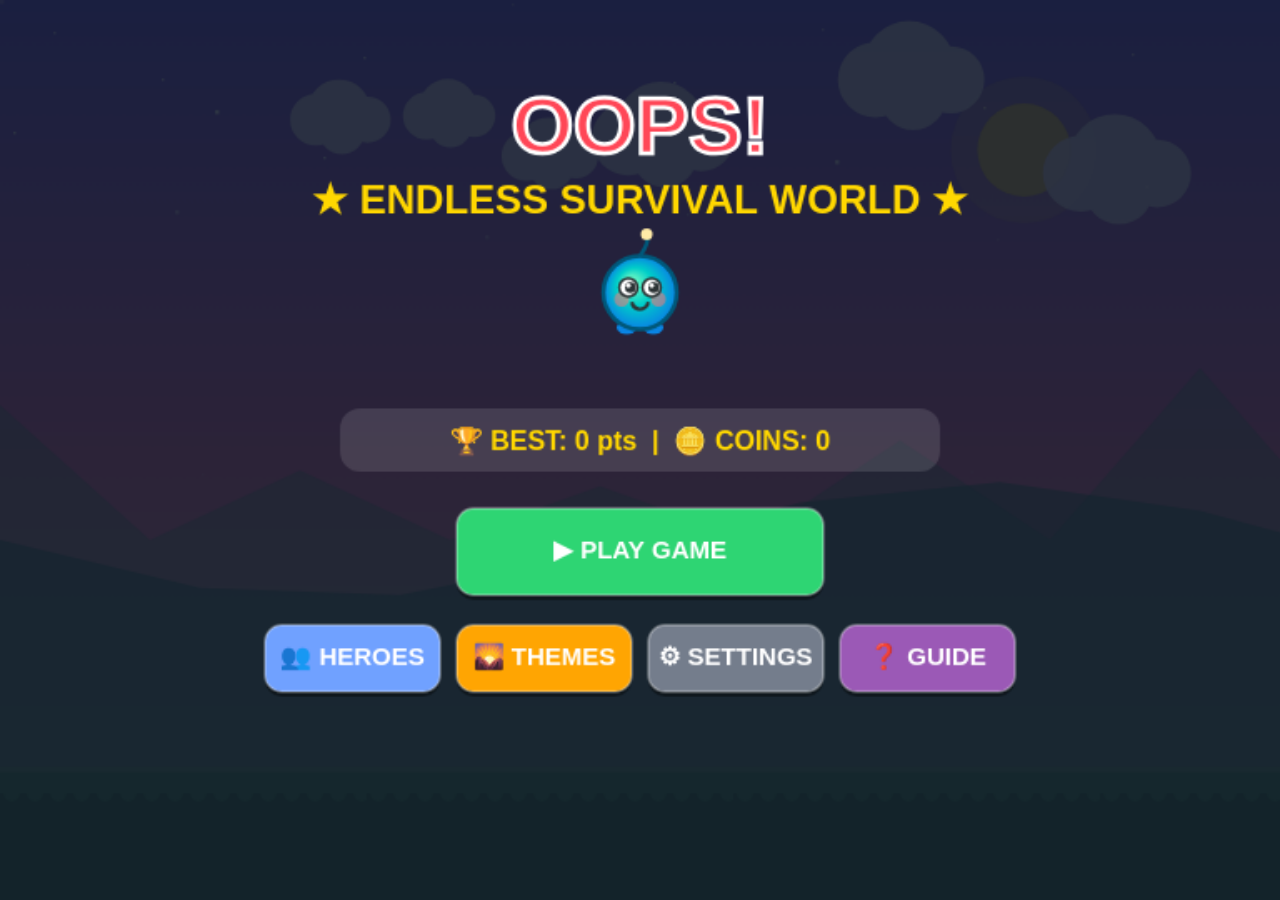
==== index.html @ 7bb7d775 "chore: initialize Android project structure Set up base project configuration, including Gradle buil" ====
<!DOCTYPE html>
<html lang="en">
<head>
  <meta charset="UTF-8" />
  <meta name="viewport" content="width=device-width, initial-scale=1.0, maximum-scale=1.0, user-scalable=no, viewport-fit=cover" />
  <meta name="theme-color" content="#FF5722" />
  <meta name="apple-mobile-web-app-capable" content="yes" />
  <meta name="apple-mobile-web-app-status-bar-style" content="black-translucent" />
  <title>OOPS! WORLD - Endless Survival Game</title>
  <link rel="stylesheet" href="styles.css" />
</head>
<body>
  <div id="game-container">
    <canvas id="gameCanvas"></canvas>
  </div>

  <!-- Rotate Your Phone Overlay for Mobile Portrait Mode -->
  <div id="rotate-device-overlay">
    <div class="rotate-card">
      <div class="phone-rotate-anim">
        <svg viewBox="0 0 100 100" class="rotate-svg">
          <rect x="32" y="16" width="36" height="68" rx="6" class="phone-body" />
          <rect x="37" y="24" width="26" height="48" rx="2" class="phone-screen" />
          <line x1="44" y1="20" x2="56" y2="20" class="phone-speaker" />
          <circle cx="50" cy="77" r="2.5" class="phone-button" />
        </svg>
      </div>
      <h2 class="rotate-title">ROTATE YOUR DEVICE</h2>
      <p class="rotate-subtitle">OOPS! WORLD requires Landscape Mode for widescreen endless survival running.</p>
      <div class="rotate-badge">🔄 Turn phone sideways to continue</div>
    </div>
  </div>

  <!-- Load Game Scripts in dependency order (CORS-safe for file:/// and web) -->
  <script src="src/utils.js"></script>
  <script src="src/storage.js"></script>
  <script src="src/audio.js"></script>
  <script src="src/player.js"></script>
  <script src="src/world.js"></script>
  <script src="src/obstacles.js"></script>
  <script src="src/enemies.js"></script>
  <script src="src/powerups.js"></script>
  <script src="src/events.js"></script>
  <script src="src/ui.js"></script>
  <script src="src/game.js"></script>
  <script src="src/main.js"></script>
</body>
</html>
---- styles.css ----
/* OOPS! WORLD - Responsive Fullscreen & Landscape Engine Styles */

* {
  margin: 0;
  padding: 0;
  box-sizing: border-box;
  -webkit-touch-callout: none;
  -webkit-user-select: none;
  user-select: none;
  touch-action: none;
}

html,
body {
  width: 100%;
  height: 100%;
  overflow: hidden;
  position: fixed;
  top: 0;
  left: 0;
  background-color: #0b0f19;
  font-family: system-ui, -apple-system, BlinkMacSystemFont, 'Segoe UI', Roboto, Helvetica, Arial, sans-serif;
  color: #fff;
}

#game-container {
  position: fixed;
  inset: 0;
  width: 100vw;
  height: 100vh;
  overflow: hidden;
  display: flex;
  align-items: center;
  justify-content: center;
  background: radial-gradient(circle at center, #1b2838 0%, #0b0f19 100%);
}

#gameCanvas {
  display: block;
  width: 100vw;
  height: 100vh;
  background-color: #0b0f19;
  image-rendering: -webkit-optimize-contrast;
  image-rendering: crisp-edges;
  touch-action: none;
}

/* Rotate Device Instruction Overlay for Mobile Portrait Mode */
#rotate-device-overlay {
  display: none;
  position: fixed;
  inset: 0;
  width: 100vw;
  height: 100vh;
  z-index: 99999;
  background: radial-gradient(circle at center, #1e293b 0%, #0b0f19 90%);
  flex-direction: column;
  align-items: center;
  justify-content: center;
  text-align: center;
  padding: 24px;
}

#rotate-device-overlay.visible {
  display: flex;
}

.rotate-card {
  display: flex;
  flex-direction: column;
  align-items: center;
  max-width: 360px;
  animation: fadeIn 0.4s ease-out;
}

.phone-rotate-anim {
  width: 110px;
  height: 110px;
  margin-bottom: 24px;
  animation: rotatePhone 2.4s cubic-bezier(0.4, 0, 0.2, 1) infinite;
}

.rotate-svg {
  width: 100%;
  height: 100%;
  filter: drop-shadow(0 6px 14px rgba(255, 87, 34, 0.45));
}

.phone-body {
  fill: #1e293b;
  stroke: #ff5722;
  stroke-width: 3.5;
}

.phone-screen {
  fill: #00d2ff;
  opacity: 0.85;
}

.phone-button {
  fill: #ff5722;
}

.phone-speaker {
  stroke: #64748b;
  stroke-width: 2.5;
  stroke-linecap: round;
}

.rotate-title {
  font-size: 24px;
  font-weight: 900;
  letter-spacing: 0.5px;
  color: #ff5722;
  margin-bottom: 12px;
  text-transform: uppercase;
}

.rotate-subtitle {
  font-size: 15px;
  line-height: 1.45;
  color: #cbd5e1;
  margin-bottom: 20px;
}

.rotate-badge {
  display: inline-flex;
  align-items: center;
  gap: 8px;
  padding: 10px 18px;
  background: rgba(255, 87, 34, 0.15);
  border: 1.5px solid #ff5722;
  border-radius: 24px;
  font-size: 14px;
  font-weight: bold;
  color: #ffedd5;
}

@keyframes rotatePhone {
  0%, 15% {
    transform: rotate(0deg);
  }
  50%, 75% {
    transform: rotate(90deg);
  }
  100% {
    transform: rotate(0deg);
  }
}

@keyframes fadeIn {
  from {
    opacity: 0;
    transform: translateY(12px);
  }
  to {
    opacity: 1;
    transform: translateY(0);
  }
}
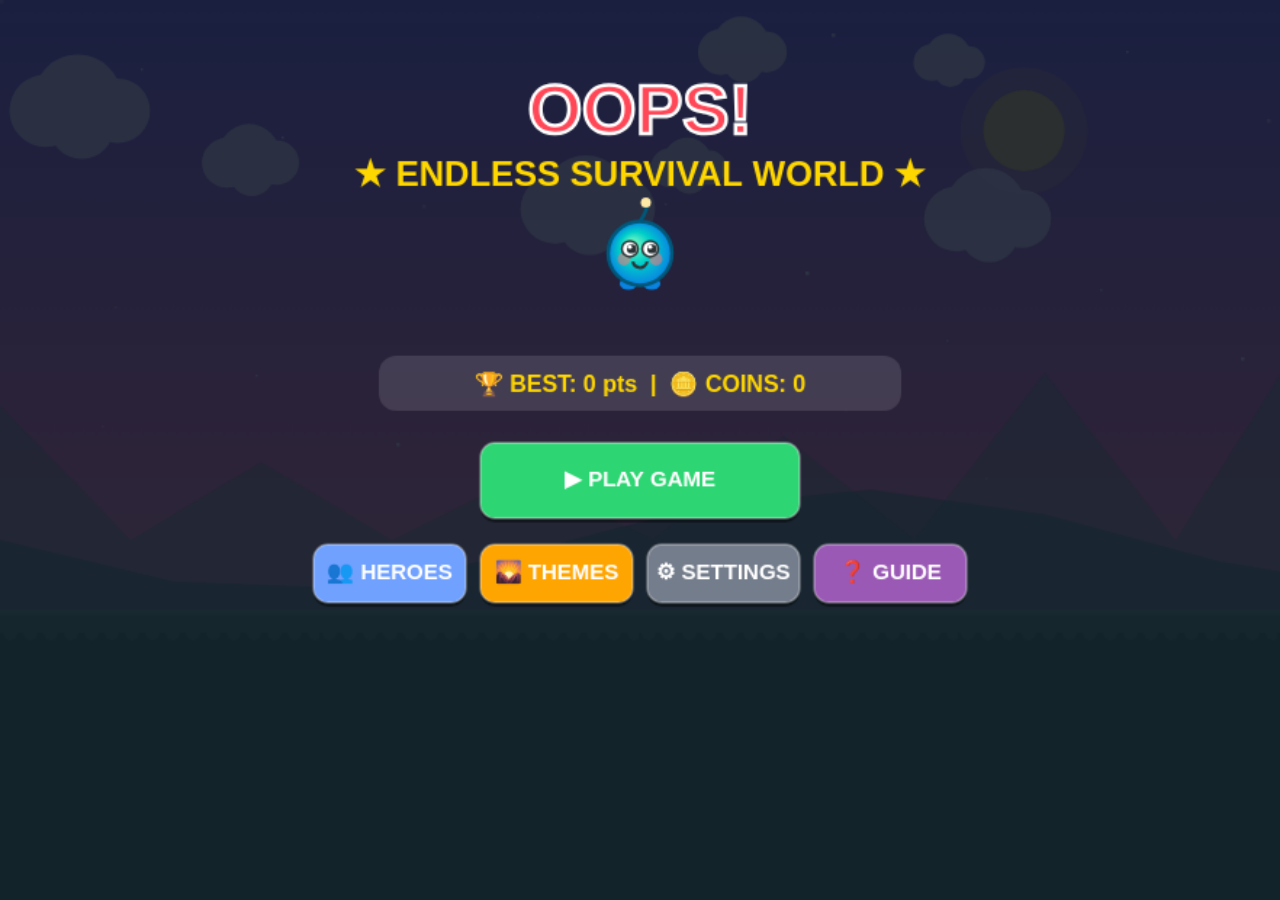
==== commit 54346f90: "feat: implement futuristic geometric touch controls - Add high-fidelity SVG-based mobile control pan" ====
--- a/index.html
+++ b/index.html
@@ -12,6 +12,260 @@
 <body>
   <div id="game-container">
     <canvas id="gameCanvas"></canvas>
+
+    <!-- Futuristic Geometric Mobile Control Panels (Exact Match to Visual Reference) -->
+    <div id="mobile-controls" class="mobile-controls-overlay" aria-hidden="true">
+      <!-- LEFT CONTROL: SLIDE (Electric Cyan & Deep Blue) -->
+      <div id="ctrl-slide" class="geo-panel geo-slide" role="button" aria-label="Slide Under Hazards" tabindex="0">
+        <svg viewBox="0 0 320 114" class="geo-ctrl-svg" preserveAspectRatio="none">
+          <defs>
+            <filter id="slide-cyan-glow" x="-20%" y="-20%" width="140%" height="140%">
+              <feGaussianBlur stdDeviation="3.2" result="blur" />
+              <feComposite in="SourceGraphic" in2="blur" operator="over" />
+            </filter>
+            <filter id="slide-outer-glow" x="-30%" y="-30%" width="160%" height="160%">
+              <feDropShadow dx="0" dy="0" stdDeviation="5.5" flood-color="#00f0ff" flood-opacity="0.88" />
+            </filter>
+            <linearGradient id="slide-glass-bg" x1="0%" y1="0%" x2="100%" y2="100%">
+              <stop offset="0%" stop-color="#081f3b" stop-opacity="0.94" />
+              <stop offset="50%" stop-color="#041328" stop-opacity="0.96" />
+              <stop offset="100%" stop-color="#020814" stop-opacity="0.98" />
+            </linearGradient>
+            <linearGradient id="slide-border-grad" x1="0%" y1="0%" x2="100%" y2="50%">
+              <stop offset="0%" stop-color="#00f0ff" />
+              <stop offset="45%" stop-color="#00d2ff" />
+              <stop offset="80%" stop-color="#0088ff" />
+              <stop offset="100%" stop-color="#0055ff" />
+            </linearGradient>
+          </defs>
+
+          <!-- Trailing Cyber Line extending right -->
+          <line x1="305" y1="96" x2="340" y2="96" stroke="#00f0ff" stroke-width="2.5" opacity="0.85" />
+          <line x1="12" y1="104" x2="4" y2="104" stroke="#00f0ff" stroke-width="2" opacity="0.8" />
+
+          <!-- Outer Polygon Panel Shape -->
+          <path class="geo-panel-base"
+                d="M 14 36
+                   L 34 10
+                   L 142 10
+                   L 182 46
+                   L 294 46
+                   L 312 64
+                   L 312 80
+                   L 298 94
+                   L 218 94
+                   L 204 106
+                   L 34 106
+                   L 14 84
+                   Z"
+                fill="url(#slide-glass-bg)"
+                stroke="url(#slide-border-grad)"
+                stroke-width="3.5"
+                filter="url(#slide-outer-glow)" />
+
+          <!-- Inner Cyan Tech Border Inset (Multi-Layer Depth) -->
+          <path class="geo-inner-border"
+                d="M 22 40
+                   L 38 18
+                   L 138 18
+                   L 176 52
+                   L 288 52
+                   L 304 68
+                   L 304 76
+                   L 292 88
+                   L 220 88
+                   L 208 98
+                   L 38 98
+                   L 22 80
+                   Z"
+                fill="none"
+                stroke="#00f0ff"
+                stroke-width="1.2"
+                stroke-opacity="0.6" />
+
+          <!-- Top-left Chamfer Accent Pip & Tech Rectangles -->
+          <line x1="8" y1="26" x2="24" y2="10" stroke="#00f0ff" stroke-width="2.5" opacity="0.9" />
+          <rect x="38" y="8" width="16" height="3" fill="#00f0ff" />
+          <rect x="58" y="8" width="8" height="3" fill="#00f0ff" opacity="0.7" />
+
+          <!-- Upper shelf cyan accent bar over SLIDE -->
+          <path d="M 172 42 L 286 42" stroke="#00f0ff" stroke-width="3.5" stroke-linecap="round" filter="url(#slide-cyan-glow)" />
+          <path d="M 186 37 L 230 37" stroke="#0088ff" stroke-width="2" opacity="0.8" />
+
+          <!-- Chevron Energy Pulse Halo (Geometric subtle glow halo) -->
+          <polygon class="chevron-pulse-halo"
+                   points="50,26 86,58 122,26 104,26 86,42 68,26"
+                   fill="none"
+                   stroke="#00f0ff"
+                   stroke-width="3.5"
+                   filter="url(#slide-cyan-glow)" />
+
+          <!-- TWO LARGE DOWNWARD CHEVRONS (White + Cyan Glow) -->
+          <polygon class="chevron-main chevron-top"
+                   points="56,30 86,58 116,30 104,30 86,45 68,30"
+                   fill="#FFFFFF"
+                   filter="url(#slide-cyan-glow)" />
+          <polygon points="56,30 86,58 116,30 104,30 86,45 68,30"
+                   fill="none"
+                   stroke="#00f0ff"
+                   stroke-width="1.5" />
+
+          <polygon class="chevron-main chevron-bottom"
+                   points="56,56 86,84 116,56 104,56 86,71 68,56"
+                   fill="#FFFFFF"
+                   filter="url(#slide-cyan-glow)" />
+          <polygon points="56,56 86,84 116,56 104,56 86,71 68,56"
+                   fill="none"
+                   stroke="#00f0ff"
+                   stroke-width="1.5" />
+
+          <!-- SLIDE TEXT (Bold, Heavy, Italic, White + Cyan Glow) -->
+          <text x="236" y="78"
+                text-anchor="middle"
+                class="geo-label-text"
+                font-family="system-ui, -apple-system, 'Impact', 'Segoe UI Black', sans-serif"
+                font-weight="900"
+                font-style="italic"
+                font-size="30"
+                fill="#FFFFFF"
+                letter-spacing="2"
+                filter="url(#slide-cyan-glow)">SLIDE</text>
+
+          <!-- Three slanted cyan cooling vents / hazard slashes at bottom right (///) -->
+          <line x1="250" y1="94" x2="262" y2="80" stroke="#00f0ff" stroke-width="4" stroke-linecap="round" />
+          <line x1="264" y1="94" x2="276" y2="80" stroke="#00f0ff" stroke-width="4" stroke-linecap="round" />
+          <line x1="278" y1="94" x2="290" y2="80" stroke="#00f0ff" stroke-width="4" stroke-linecap="round" />
+
+          <!-- Bottom cyan neon highlight accent -->
+          <line x1="42" y1="106" x2="190" y2="106" stroke="#00f0ff" stroke-width="2.8" opacity="0.9" filter="url(#slide-cyan-glow)" />
+        </svg>
+      </div>
+
+      <!-- RIGHT CONTROL: JUMP (Neon Lime-Green & Deep Emerald) -->
+      <div id="ctrl-jump" class="geo-panel geo-jump" role="button" aria-label="Jump Over Obstacles" tabindex="0">
+        <svg viewBox="0 0 320 114" class="geo-ctrl-svg" preserveAspectRatio="none">
+          <defs>
+            <filter id="jump-lime-glow" x="-20%" y="-20%" width="140%" height="140%">
+              <feGaussianBlur stdDeviation="3.2" result="blur" />
+              <feComposite in="SourceGraphic" in2="blur" operator="over" />
+            </filter>
+            <filter id="jump-outer-glow" x="-30%" y="-30%" width="160%" height="160%">
+              <feDropShadow dx="0" dy="0" stdDeviation="5.5" flood-color="#39ff14" flood-opacity="0.88" />
+            </filter>
+            <linearGradient id="jump-glass-bg" x1="100%" y1="0%" x2="0%" y2="100%">
+              <stop offset="0%" stop-color="#062b16" stop-opacity="0.94" />
+              <stop offset="50%" stop-color="#031a0d" stop-opacity="0.96" />
+              <stop offset="100%" stop-color="#010c06" stop-opacity="0.98" />
+            </linearGradient>
+            <linearGradient id="jump-border-grad" x1="100%" y1="0%" x2="0%" y2="50%">
+              <stop offset="0%" stop-color="#39ff14" />
+              <stop offset="45%" stop-color="#00ff66" />
+              <stop offset="80%" stop-color="#10ac84" />
+              <stop offset="100%" stop-color="#05c46b" />
+            </linearGradient>
+          </defs>
+
+          <!-- Trailing Cyber Line extending left -->
+          <line x1="15" y1="96" x2="-20" y2="96" stroke="#39ff14" stroke-width="2.5" opacity="0.85" />
+          <line x1="308" y1="104" x2="316" y2="104" stroke="#39ff14" stroke-width="2" opacity="0.8" />
+
+          <!-- Outer Polygon Panel Shape (Inverted Mirror of SLIDE) -->
+          <path class="geo-panel-base"
+                d="M 10 64
+                   L 26 46
+                   L 138 46
+                   L 178 10
+                   L 286 10
+                   L 306 36
+                   L 306 84
+                   L 286 106
+                   L 116 106
+                   L 102 94
+                   L 22 94
+                   L 10 80
+                   Z"
+                fill="url(#jump-glass-bg)"
+                stroke="url(#jump-border-grad)"
+                stroke-width="3.5"
+                filter="url(#jump-outer-glow)" />
+
+          <!-- Inner Lime Tech Border Inset (Multi-Layer Depth) -->
+          <path class="geo-inner-border"
+                d="M 18 68
+                   L 32 52
+                   L 144 52
+                   L 182 18
+                   L 282 18
+                   L 298 40
+                   L 298 80
+                   L 282 98
+                   L 112 98
+                   L 100 88
+                   L 28 88
+                   L 18 76
+                   Z"
+                fill="none"
+                stroke="#39ff14"
+                stroke-width="1.2"
+                stroke-opacity="0.6" />
+
+          <!-- Top-right Chamfer Accent Pip -->
+          <line x1="312" y1="26" x2="296" y2="10" stroke="#39ff14" stroke-width="2.5" opacity="0.9" />
+
+          <!-- Three lime tech dashes above JUMP on the upper-left shelf -->
+          <rect x="74" y="36" width="12" height="4" fill="#39ff14" filter="url(#jump-lime-glow)" />
+          <rect x="92" y="36" width="12" height="4" fill="#39ff14" filter="url(#jump-lime-glow)" />
+          <rect x="110" y="36" width="12" height="4" fill="#39ff14" filter="url(#jump-lime-glow)" />
+
+          <!-- Chevron Energy Pulse Halo (Geometric subtle glow halo) -->
+          <polygon class="chevron-pulse-halo"
+                   points="198,78 234,44 270,78 252,78 234,62 216,78"
+                   fill="none"
+                   stroke="#39ff14"
+                   stroke-width="3.5"
+                   filter="url(#jump-lime-glow)" />
+
+          <!-- Three slanted lime-green cooling vents / hazard slashes at bottom left (///) -->
+          <line x1="32" y1="94" x2="44" y2="80" stroke="#39ff14" stroke-width="4" stroke-linecap="round" />
+          <line x1="46" y1="94" x2="58" y2="80" stroke="#39ff14" stroke-width="4" stroke-linecap="round" />
+          <line x1="60" y1="94" x2="72" y2="80" stroke="#39ff14" stroke-width="4" stroke-linecap="round" />
+
+          <!-- JUMP TEXT (Bold, Heavy, Italic, White + Lime Glow) -->
+          <text x="100" y="78"
+                text-anchor="middle"
+                class="geo-label-text"
+                font-family="system-ui, -apple-system, 'Impact', 'Segoe UI Black', sans-serif"
+                font-weight="900"
+                font-style="italic"
+                font-size="30"
+                fill="#FFFFFF"
+                letter-spacing="2"
+                filter="url(#jump-lime-glow)">JUMP</text>
+
+          <!-- TWO LARGE UPWARD CHEVRONS (White + Lime Glow) -->
+          <polygon class="chevron-main chevron-top"
+                   points="204,50 234,22 264,50 252,50 234,35 216,50"
+                   fill="#FFFFFF"
+                   filter="url(#jump-lime-glow)" />
+          <polygon points="204,50 234,22 264,50 252,50 234,35 216,50"
+                   fill="none"
+                   stroke="#39ff14"
+                   stroke-width="1.5" />
+
+          <polygon class="chevron-main chevron-bottom"
+                   points="204,76 234,48 264,76 252,76 234,61 216,76"
+                   fill="#FFFFFF"
+                   filter="url(#jump-lime-glow)" />
+          <polygon points="204,76 234,48 264,76 252,76 234,61 216,76"
+                   fill="none"
+                   stroke="#39ff14"
+                   stroke-width="1.5" />
+
+          <!-- Bottom lime neon highlight accent -->
+          <line x1="130" y1="106" x2="278" y2="106" stroke="#39ff14" stroke-width="2.8" opacity="0.9" filter="url(#jump-lime-glow)" />
+        </svg>
+      </div>
+    </div>
   </div>
 
   <!-- Rotate Your Phone Overlay for Mobile Portrait Mode -->
--- a/styles.css
+++ b/styles.css
@@ -158,3 +158,250 @@
     transform: translateY(0);
   }
 }
+
+/* ==========================================================================
+   FUTURISTIC GEOMETRIC MOBILE GAMEPLAY CONTROL PANELS
+   Exact Asymmetrical Polygon Panels matching Visual Reference
+   ========================================================================== */
+
+.mobile-controls-overlay {
+  position: fixed;
+  inset: 0;
+  width: 100vw;
+  height: 100vh;
+  pointer-events: none;
+  z-index: 1000;
+  display: flex;
+  justify-content: space-between;
+  align-items: flex-end;
+  padding: 0
+           calc(16px + env(safe-area-inset-right, 0px))
+           calc(12px + env(safe-area-inset-bottom, 0px))
+           calc(16px + env(safe-area-inset-left, 0px));
+  opacity: 0;
+  visibility: hidden;
+  transform: translateY(12px);
+  transition: opacity 0.22s ease, transform 0.22s cubic-bezier(0.2, 0.9, 0.3, 1), visibility 0.22s;
+}
+
+.mobile-controls-overlay.visible {
+  opacity: 1;
+  visibility: visible;
+  transform: translateY(0);
+}
+
+/* Base Geometric Control Panel Container (Reduced by 20% for cleaner gameplay space) */
+.geo-panel {
+  pointer-events: auto;
+  position: relative;
+  width: clamp(188px, 27vw, 296px);
+  max-width: 36%;
+  height: auto;
+  aspect-ratio: 2.154 / 1;
+  cursor: pointer;
+  user-select: none;
+  -webkit-user-select: none;
+  touch-action: none;
+  outline: none;
+  transition: transform 0.12s cubic-bezier(0.18, 0.9, 0.32, 1.25), filter 0.15s ease;
+  will-change: transform, filter;
+  filter: drop-shadow(0 6px 20px rgba(0, 0, 0, 0.9));
+}
+
+.geo-ctrl-svg {
+  width: 100%;
+  height: 100%;
+  display: block;
+  overflow: visible;
+}
+
+.geo-panel-base {
+  transition: fill 0.14s ease, stroke 0.14s ease, stroke-width 0.14s ease, filter 0.14s ease;
+}
+
+.chevron-main {
+  transition: transform 0.12s cubic-bezier(0.2, 0.9, 0.3, 1.2), filter 0.12s ease;
+}
+
+.geo-label-text {
+  transition: transform 0.12s ease, filter 0.12s ease;
+}
+
+/* --------------------------------------------------------------------------
+   LEFT CONTROL: SLIDE (Electric Cyan & Deep Blue)
+   -------------------------------------------------------------------------- */
+
+.geo-slide {
+  filter: drop-shadow(0 0 10px rgba(0, 240, 255, 0.5))
+          drop-shadow(0 0 22px rgba(0, 160, 255, 0.3))
+          drop-shadow(0 6px 18px rgba(0, 0, 0, 0.88));
+  animation: neonBreatheCyan 3.2s ease-in-out infinite;
+}
+
+/* SLIDE Pressed State: Intensified Cyan Glow & Tactile Compression */
+.geo-slide:active,
+.geo-slide.pressed {
+  transform: scale(0.935) translateY(4px);
+  filter: drop-shadow(0 0 24px #00f0ff)
+          drop-shadow(0 0 48px rgba(0, 240, 255, 0.9))
+          drop-shadow(0 2px 10px rgba(0, 0, 0, 0.98));
+  animation: none;
+}
+
+.geo-slide:active .geo-panel-base,
+.geo-slide.pressed .geo-panel-base {
+  fill: #0c335e;
+  stroke: #ffffff;
+  stroke-width: 4;
+}
+
+.geo-slide:active .chevron-main,
+.geo-slide.pressed .chevron-main {
+  transform: translateY(3px);
+  filter: drop-shadow(0 0 10px #00f0ff);
+}
+
+.geo-slide:active .geo-label-text,
+.geo-slide.pressed .geo-label-text {
+  transform: scale(0.98);
+  filter: drop-shadow(0 0 14px #00f0ff);
+}
+
+.geo-slide:active .chevron-pulse-halo,
+.geo-slide.pressed .chevron-pulse-halo {
+  opacity: 1;
+  stroke-width: 4.5;
+  filter: drop-shadow(0 0 14px #00f0ff);
+}
+
+/* --------------------------------------------------------------------------
+   RIGHT CONTROL: JUMP (Neon Lime Green & Deep Emerald)
+   -------------------------------------------------------------------------- */
+
+.geo-jump {
+  filter: drop-shadow(0 0 10px rgba(57, 255, 20, 0.5))
+          drop-shadow(0 0 22px rgba(0, 255, 100, 0.3))
+          drop-shadow(0 6px 18px rgba(0, 0, 0, 0.88));
+  animation: neonBreatheLime 3.2s ease-in-out infinite;
+}
+
+/* JUMP Pressed State: Intensified Lime Glow & Tactile Compression */
+.geo-jump:active,
+.geo-jump.pressed {
+  transform: scale(0.935) translateY(4px);
+  filter: drop-shadow(0 0 24px #39ff14)
+          drop-shadow(0 0 48px rgba(57, 255, 20, 0.9))
+          drop-shadow(0 2px 10px rgba(0, 0, 0, 0.98));
+  animation: none;
+}
+
+.geo-jump:active .geo-panel-base,
+.geo-jump.pressed .geo-panel-base {
+  fill: #0a421e;
+  stroke: #ffffff;
+  stroke-width: 4;
+}
+
+.geo-jump:active .chevron-main,
+.geo-jump.pressed .chevron-main {
+  transform: translateY(-3px);
+  filter: drop-shadow(0 0 10px #39ff14);
+}
+
+.geo-jump:active .geo-label-text,
+.geo-jump.pressed .geo-label-text {
+  transform: scale(0.98);
+  filter: drop-shadow(0 0 14px #39ff14);
+}
+
+.geo-jump:active .chevron-pulse-halo,
+.geo-jump.pressed .chevron-pulse-halo {
+  opacity: 1;
+  stroke-width: 4.5;
+  filter: drop-shadow(0 0 14px #39ff14);
+}
+
+/* Subtle Continuous Neon Breathing Animations */
+@keyframes neonBreatheCyan {
+  0%, 100% {
+    filter: drop-shadow(0 0 9px rgba(0, 240, 255, 0.45))
+            drop-shadow(0 0 20px rgba(0, 160, 255, 0.28))
+            drop-shadow(0 6px 18px rgba(0, 0, 0, 0.88));
+  }
+  50% {
+    filter: drop-shadow(0 0 18px rgba(0, 240, 255, 0.78))
+            drop-shadow(0 0 34px rgba(0, 180, 255, 0.48))
+            drop-shadow(0 6px 18px rgba(0, 0, 0, 0.88));
+  }
+}
+
+@keyframes neonBreatheLime {
+  0%, 100% {
+    filter: drop-shadow(0 0 9px rgba(57, 255, 20, 0.45))
+            drop-shadow(0 0 20px rgba(0, 255, 100, 0.28))
+            drop-shadow(0 6px 18px rgba(0, 0, 0, 0.88));
+  }
+  50% {
+    filter: drop-shadow(0 0 18px rgba(57, 255, 20, 0.78))
+            drop-shadow(0 0 34px rgba(57, 255, 120, 0.48))
+            drop-shadow(0 6px 18px rgba(0, 0, 0, 0.88));
+  }
+}
+
+/* Subtle Geometric Energy Pulse Around Chevrons */
+@keyframes energyPulseCyan {
+  0%, 100% {
+    opacity: 0.38;
+    transform: scale(0.97);
+    filter: drop-shadow(0 0 3px #00f0ff);
+  }
+  50% {
+    opacity: 0.88;
+    transform: scale(1.04);
+    filter: drop-shadow(0 0 9px #00f0ff);
+  }
+}
+
+@keyframes energyPulseLime {
+  0%, 100% {
+    opacity: 0.38;
+    transform: scale(0.97);
+    filter: drop-shadow(0 0 3px #39ff14);
+  }
+  50% {
+    opacity: 0.88;
+    transform: scale(1.04);
+    filter: drop-shadow(0 0 9px #39ff14);
+  }
+}
+
+.geo-slide .chevron-pulse-halo {
+  transform-box: fill-box;
+  transform-origin: center;
+  animation: energyPulseCyan 2.4s ease-in-out infinite;
+}
+
+.geo-jump .chevron-pulse-halo {
+  transform-box: fill-box;
+  transform-origin: center;
+  animation: energyPulseLime 2.4s ease-in-out infinite;
+}
+
+/* Responsive Scaling for Small Landscape Screens */
+@media (max-height: 480px) {
+  .geo-panel {
+    width: clamp(164px, 25.5vw, 236px);
+    aspect-ratio: 2.154 / 1;
+  }
+  .mobile-controls-overlay {
+    padding-bottom: 8px;
+  }
+}
+
+@media (max-width: 640px) {
+  .geo-panel {
+    width: clamp(140px, 28.5vw, 196px);
+  }
+}
+
+
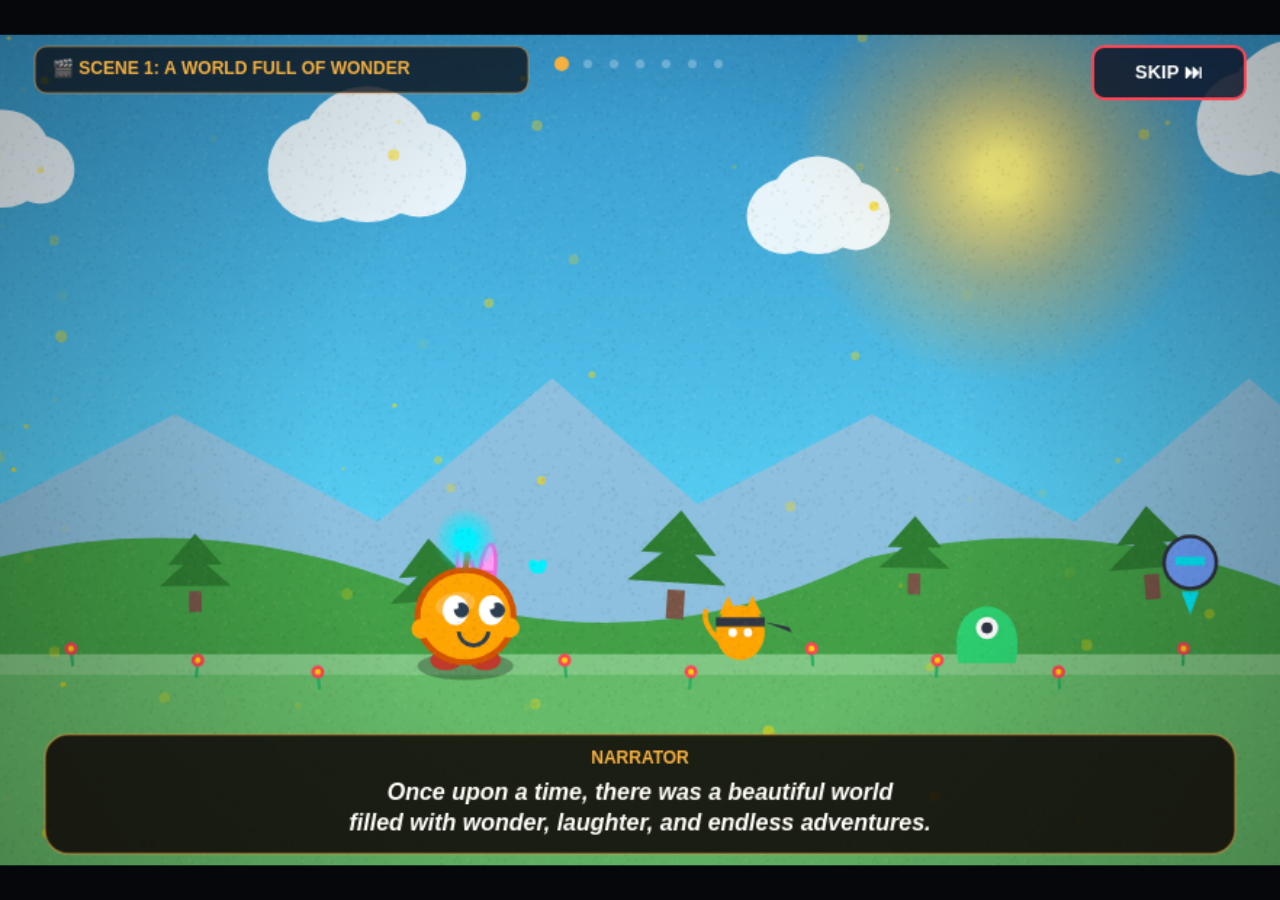
==== commit e6ff079b: "feat: add opening cinematic and disaster tracking Introduce a narration system for the opening cinem" ====
--- a/index.html
+++ b/index.html
@@ -295,6 +295,7 @@
   <script src="src/enemies.js"></script>
   <script src="src/powerups.js"></script>
   <script src="src/events.js"></script>
+  <script src="src/narration.js"></script>
   <script src="src/ui.js"></script>
   <script src="src/game.js"></script>
   <script src="src/main.js"></script>
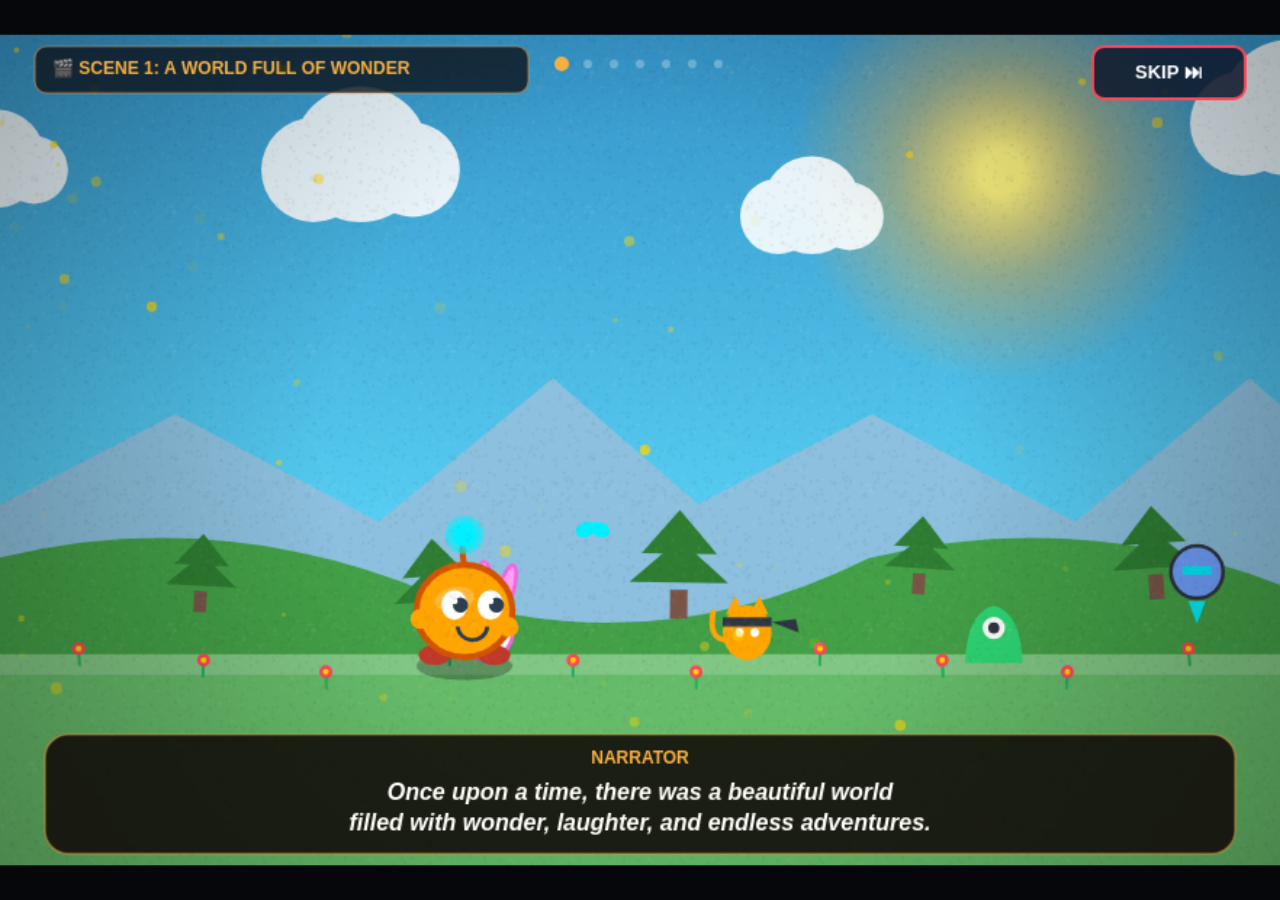
==== commit 2d83fef7: "feat: implement chapter director system Add ChapterDirector to manage game progression and story-bas" ====
--- a/index.html
+++ b/index.html
@@ -296,6 +296,7 @@
   <script src="src/powerups.js"></script>
   <script src="src/events.js"></script>
   <script src="src/narration.js"></script>
+  <script src="src/chapters.js"></script>
   <script src="src/ui.js"></script>
   <script src="src/game.js"></script>
   <script src="src/main.js"></script>
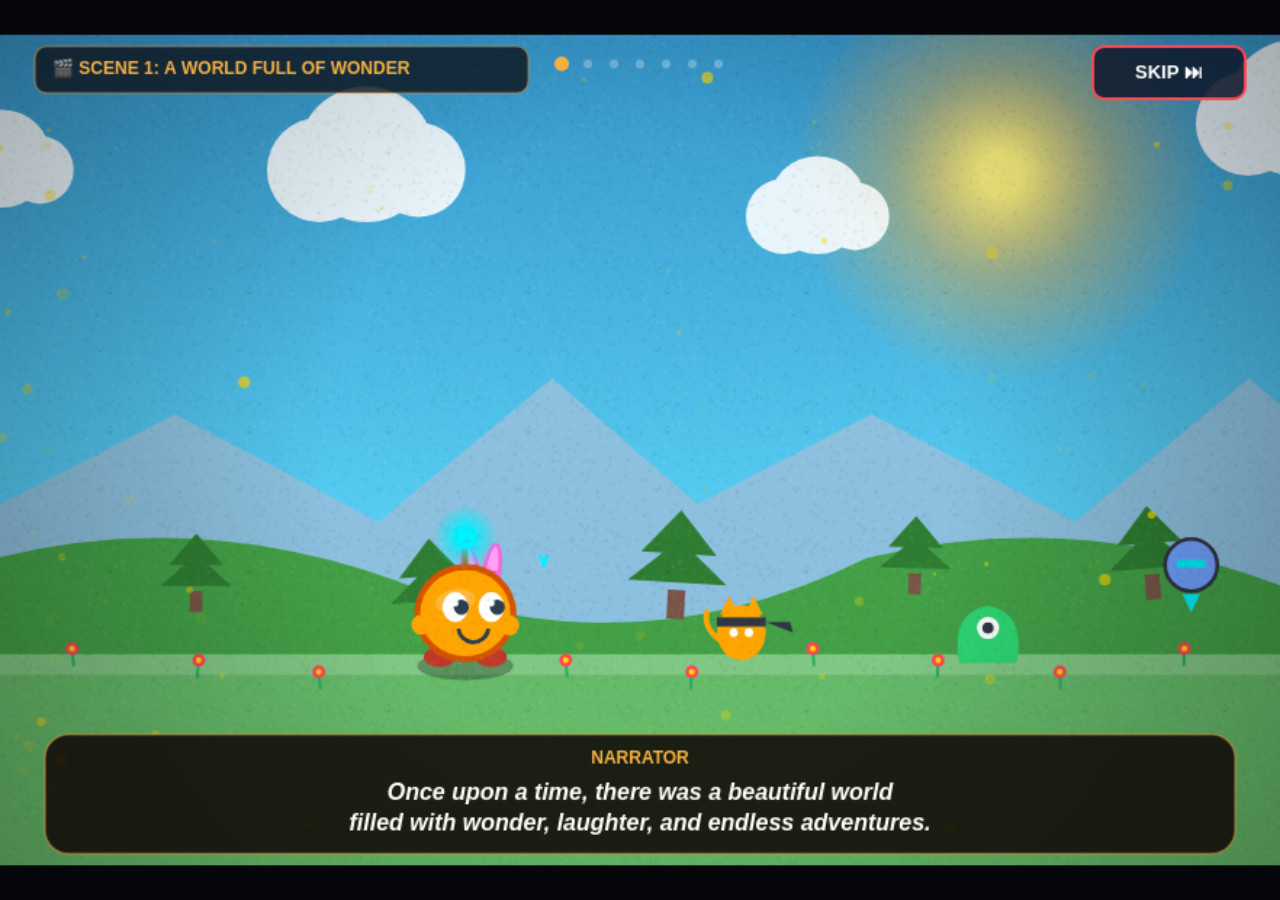
==== commit 1d25171c: "feat: add debug mode and final trial content - Implement DebugManager for testing and bypass capabil" ====
--- a/index.html
+++ b/index.html
@@ -297,6 +297,7 @@
   <script src="src/events.js"></script>
   <script src="src/narration.js"></script>
   <script src="src/chapters.js"></script>
+  <script src="src/debug.js"></script>
   <script src="src/ui.js"></script>
   <script src="src/game.js"></script>
   <script src="src/main.js"></script>
